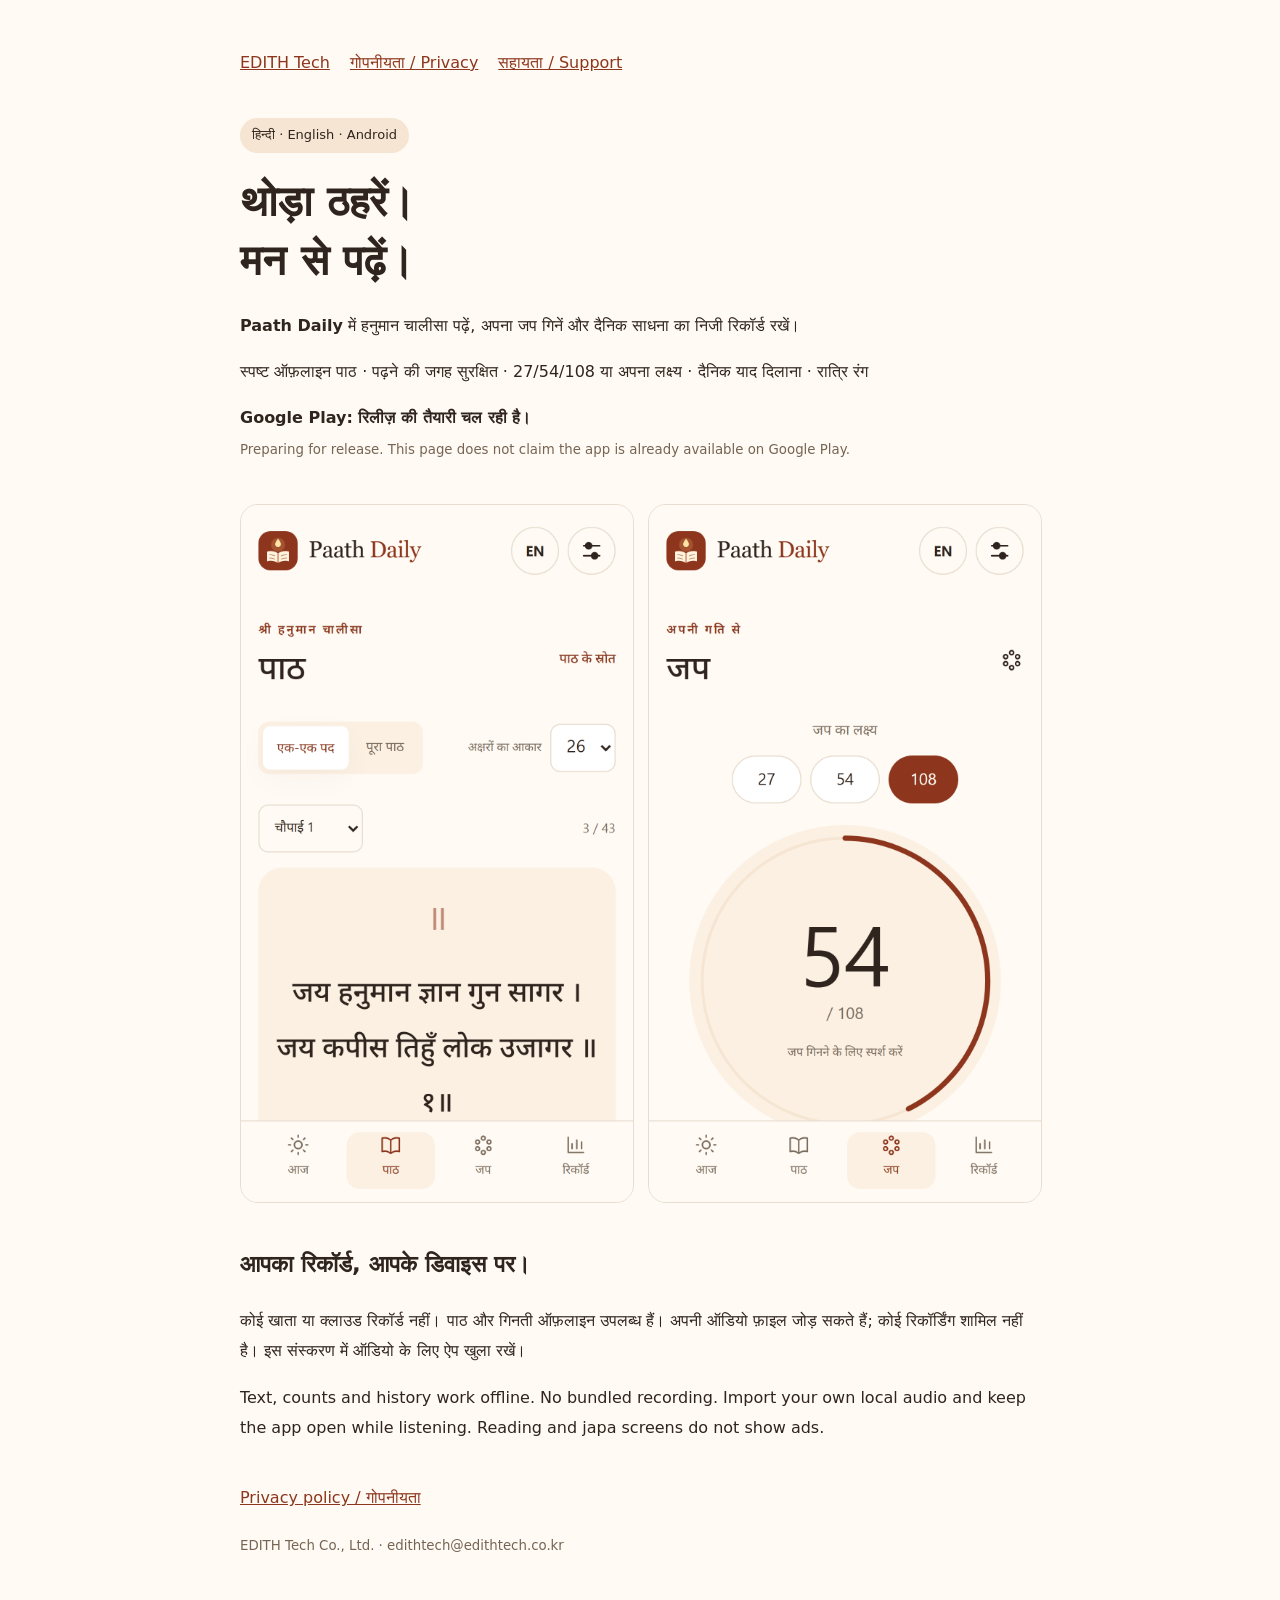
==== paath-daily/index.html @ 6a7cd5a9 "Publish Paath Daily app support and privacy pages" ====
<!doctype html><html lang="hi"><head><meta charset="utf-8"><meta name="viewport" content="width=device-width,initial-scale=1"><meta name="description" content="Paath Daily: हनुमान चालीसा पढ़ें, जप गिनें और अपना निजी रिकॉर्ड रखें।"><title>Paath Daily · पाठ और जप</title><style>body{margin:0;background:#fffaf3;color:#30251e;font:16px/1.9 system-ui,'Nirmala UI',sans-serif}main{max-width:800px;margin:auto;padding:48px 24px}h1{font-size:42px;line-height:1.4;margin:20px 0}h2{font-size:23px}a{color:#8d361d}.pill{display:inline-block;background:#f5e5d2;padding:5px 12px;border-radius:30px;font-size:13px}section{margin:40px 0}nav{display:flex;gap:20px;flex-wrap:wrap}.screens{display:grid;grid-template-columns:repeat(2,minmax(0,1fr));gap:16px}.screens img{width:100%;border-radius:18px;border:1px solid #e8ddd0}small{color:#766554}</style></head><body><main><nav><a href="../">EDITH Tech</a><a href="privacy.html">गोपनीयता / Privacy</a><a href="mailto:edithtech@edithtech.co.kr?subject=Paath%20Daily%20support">सहायता / Support</a></nav><section><span class="pill">हिन्दी · English · Android</span><h1>थोड़ा ठहरें।<br>मन से पढ़ें।</h1><p><strong>Paath Daily</strong> में हनुमान चालीसा पढ़ें, अपना जप गिनें और दैनिक साधना का निजी रिकॉर्ड रखें।</p><p>स्पष्ट ऑफ़लाइन पाठ · पढ़ने की जगह सुरक्षित · 27/54/108 या अपना लक्ष्य · दैनिक याद दिलाना · रात्रि रंग</p><p><strong>Google Play: रिलीज़ की तैयारी चल रही है।</strong><br><small>Preparing for release. This page does not claim the app is already available on Google Play.</small></p></section><section class="screens"><img src="read.png" alt="Paath Daily का वास्तविक पाठ स्क्रीन"><img src="japa.png" alt="Paath Daily का वास्तविक जप काउंटर"></section><section><h2>आपका रिकॉर्ड, आपके डिवाइस पर।</h2><p>कोई खाता या क्लाउड रिकॉर्ड नहीं। पाठ और गिनती ऑफ़लाइन उपलब्ध हैं। अपनी ऑडियो फ़ाइल जोड़ सकते हैं; कोई रिकॉर्डिंग शामिल नहीं है। इस संस्करण में ऑडियो के लिए ऐप खुला रखें।</p><p>Text, counts and history work offline. No bundled recording. Import your own local audio and keep the app open while listening. Reading and japa screens do not show ads.</p></section><footer><a href="privacy.html">Privacy policy / गोपनीयता</a><p><small>EDITH Tech Co., Ltd. · edithtech@edithtech.co.kr</small></p></footer></main></body></html>
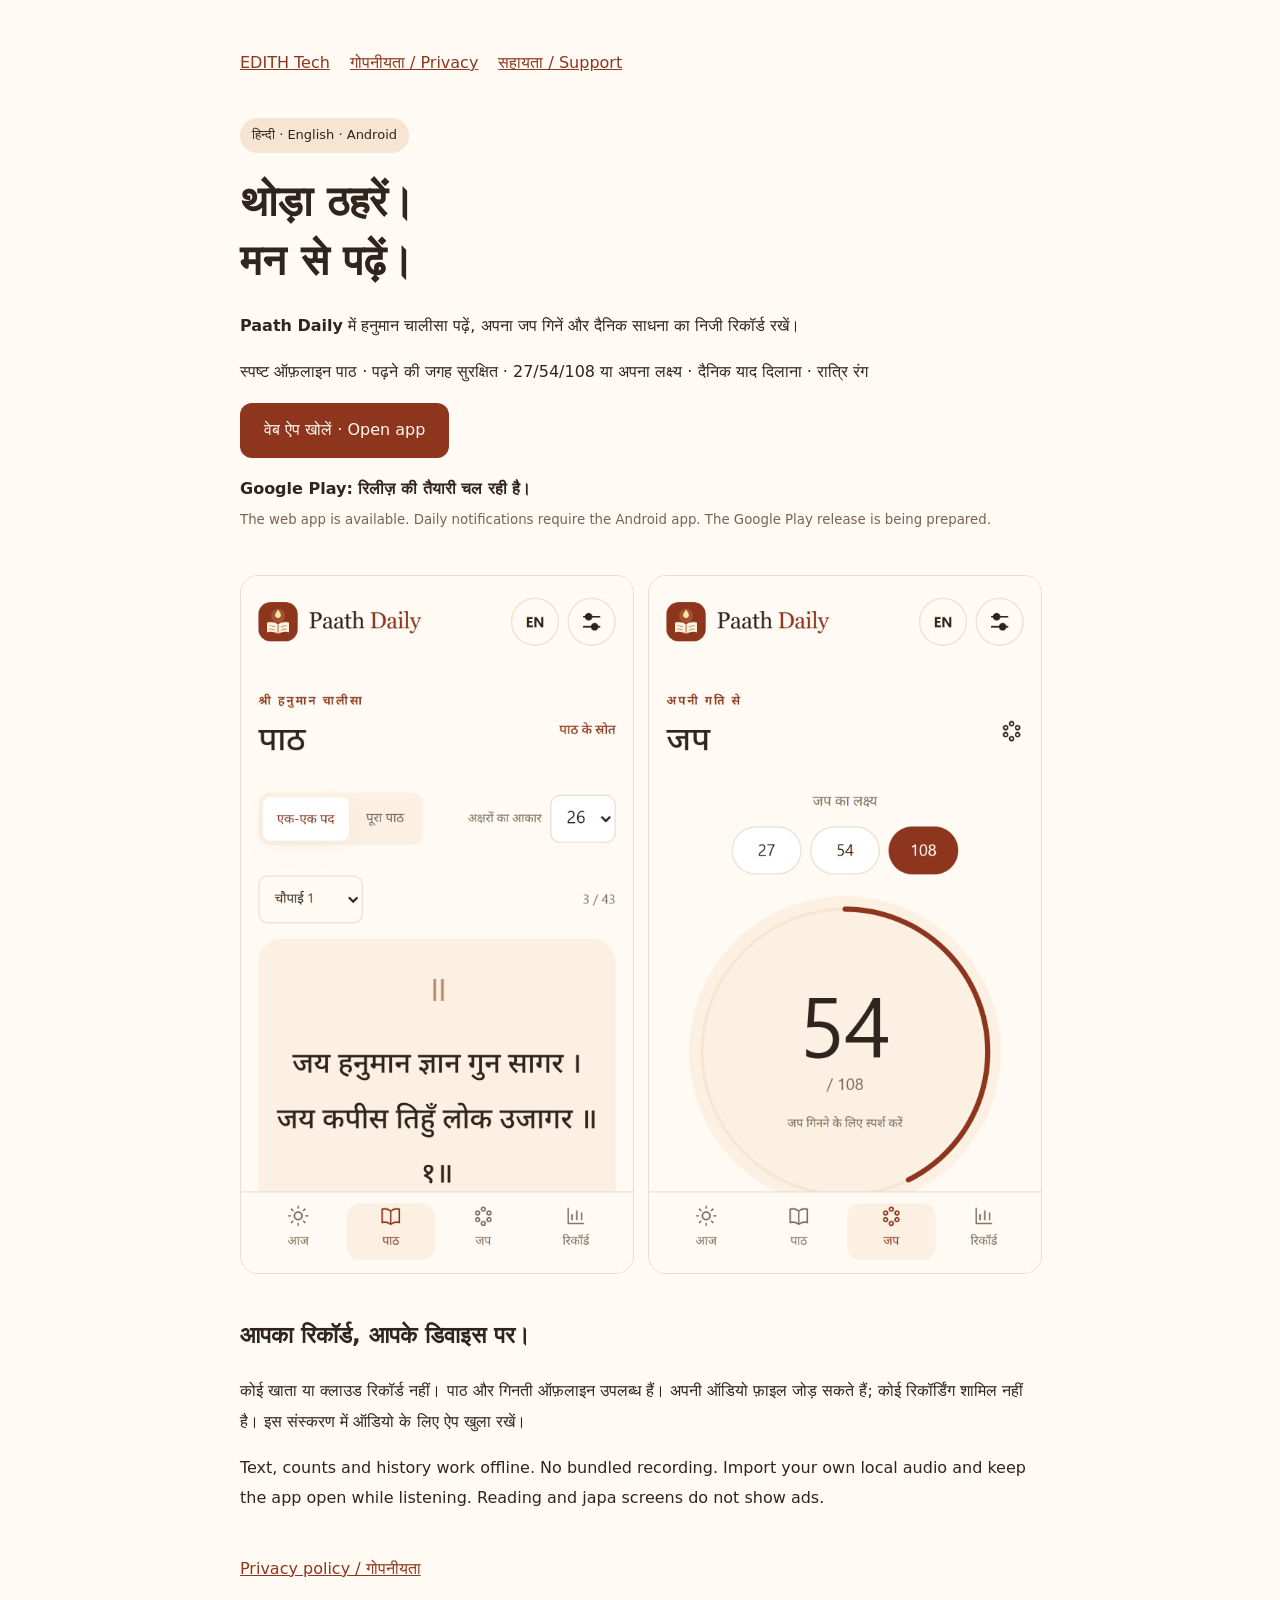
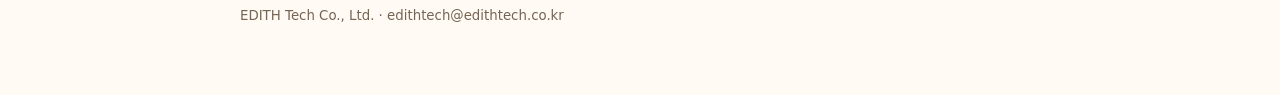
==== commit 095851f4: "Publish functional Paath Daily web app" ====
--- a/paath-daily/index.html
+++ b/paath-daily/index.html
@@ -1 +1 @@
-<!doctype html><html lang="hi"><head><meta charset="utf-8"><meta name="viewport" content="width=device-width,initial-scale=1"><meta name="description" content="Paath Daily: हनुमान चालीसा पढ़ें, जप गिनें और अपना निजी रिकॉर्ड रखें।"><title>Paath Daily · पाठ और जप</title><style>body{margin:0;background:#fffaf3;color:#30251e;font:16px/1.9 system-ui,'Nirmala UI',sans-serif}main{max-width:800px;margin:auto;padding:48px 24px}h1{font-size:42px;line-height:1.4;margin:20px 0}h2{font-size:23px}a{color:#8d361d}.pill{display:inline-block;background:#f5e5d2;padding:5px 12px;border-radius:30px;font-size:13px}section{margin:40px 0}nav{display:flex;gap:20px;flex-wrap:wrap}.screens{display:grid;grid-template-columns:repeat(2,minmax(0,1fr));gap:16px}.screens img{width:100%;border-radius:18px;border:1px solid #e8ddd0}small{color:#766554}</style></head><body><main><nav><a href="../">EDITH Tech</a><a href="privacy.html">गोपनीयता / Privacy</a><a href="mailto:edithtech@edithtech.co.kr?subject=Paath%20Daily%20support">सहायता / Support</a></nav><section><span class="pill">हिन्दी · English · Android</span><h1>थोड़ा ठहरें।<br>मन से पढ़ें।</h1><p><strong>Paath Daily</strong> में हनुमान चालीसा पढ़ें, अपना जप गिनें और दैनिक साधना का निजी रिकॉर्ड रखें।</p><p>स्पष्ट ऑफ़लाइन पाठ · पढ़ने की जगह सुरक्षित · 27/54/108 या अपना लक्ष्य · दैनिक याद दिलाना · रात्रि रंग</p><p><strong>Google Play: रिलीज़ की तैयारी चल रही है।</strong><br><small>Preparing for release. This page does not claim the app is already available on Google Play.</small></p></section><section class="screens"><img src="read.png" alt="Paath Daily का वास्तविक पाठ स्क्रीन"><img src="japa.png" alt="Paath Daily का वास्तविक जप काउंटर"></section><section><h2>आपका रिकॉर्ड, आपके डिवाइस पर।</h2><p>कोई खाता या क्लाउड रिकॉर्ड नहीं। पाठ और गिनती ऑफ़लाइन उपलब्ध हैं। अपनी ऑडियो फ़ाइल जोड़ सकते हैं; कोई रिकॉर्डिंग शामिल नहीं है। इस संस्करण में ऑडियो के लिए ऐप खुला रखें।</p><p>Text, counts and history work offline. No bundled recording. Import your own local audio and keep the app open while listening. Reading and japa screens do not show ads.</p></section><footer><a href="privacy.html">Privacy policy / गोपनीयता</a><p><small>EDITH Tech Co., Ltd. · edithtech@edithtech.co.kr</small></p></footer></main></body></html>
+<!doctype html><html lang="hi"><head><meta charset="utf-8"><meta name="viewport" content="width=device-width,initial-scale=1"><meta name="description" content="Paath Daily: हनुमान चालीसा पढ़ें, जप गिनें और अपना निजी रिकॉर्ड रखें।"><title>Paath Daily · पाठ और जप</title><style>body{margin:0;background:#fffaf3;color:#30251e;font:16px/1.9 system-ui,'Nirmala UI',sans-serif}main{max-width:800px;margin:auto;padding:48px 24px}h1{font-size:42px;line-height:1.4;margin:20px 0}h2{font-size:23px}a{color:#8d361d}.pill{display:inline-block;background:#f5e5d2;padding:5px 12px;border-radius:30px;font-size:13px}.action{display:inline-block;background:#8d361d;color:#fffaf3;padding:12px 24px;border-radius:12px;text-decoration:none}section{margin:40px 0}nav{display:flex;gap:20px;flex-wrap:wrap}.screens{display:grid;grid-template-columns:repeat(2,minmax(0,1fr));gap:16px}.screens img{width:100%;border-radius:18px;border:1px solid #e8ddd0}small{color:#766554}</style></head><body><main><nav><a href="../">EDITH Tech</a><a href="privacy.html">गोपनीयता / Privacy</a><a href="mailto:edithtech@edithtech.co.kr?subject=Paath%20Daily%20support">सहायता / Support</a></nav><section><span class="pill">हिन्दी · English · Android</span><h1>थोड़ा ठहरें।<br>मन से पढ़ें।</h1><p><strong>Paath Daily</strong> में हनुमान चालीसा पढ़ें, अपना जप गिनें और दैनिक साधना का निजी रिकॉर्ड रखें।</p><p>स्पष्ट ऑफ़लाइन पाठ · पढ़ने की जगह सुरक्षित · 27/54/108 या अपना लक्ष्य · दैनिक याद दिलाना · रात्रि रंग</p><p><a class="action" href="app/">वेब ऐप खोलें · Open app</a></p><p><strong>Google Play: रिलीज़ की तैयारी चल रही है।</strong><br><small>The web app is available. Daily notifications require the Android app. The Google Play release is being prepared.</small></p></section><section class="screens"><img src="read.png" alt="Paath Daily का वास्तविक पाठ स्क्रीन"><img src="japa.png" alt="Paath Daily का वास्तविक जप काउंटर"></section><section><h2>आपका रिकॉर्ड, आपके डिवाइस पर।</h2><p>कोई खाता या क्लाउड रिकॉर्ड नहीं। पाठ और गिनती ऑफ़लाइन उपलब्ध हैं। अपनी ऑडियो फ़ाइल जोड़ सकते हैं; कोई रिकॉर्डिंग शामिल नहीं है। इस संस्करण में ऑडियो के लिए ऐप खुला रखें।</p><p>Text, counts and history work offline. No bundled recording. Import your own local audio and keep the app open while listening. Reading and japa screens do not show ads.</p></section><footer><a href="privacy.html">Privacy policy / गोपनीयता</a><p><small>EDITH Tech Co., Ltd. · edithtech@edithtech.co.kr</small></p></footer></main></body></html>
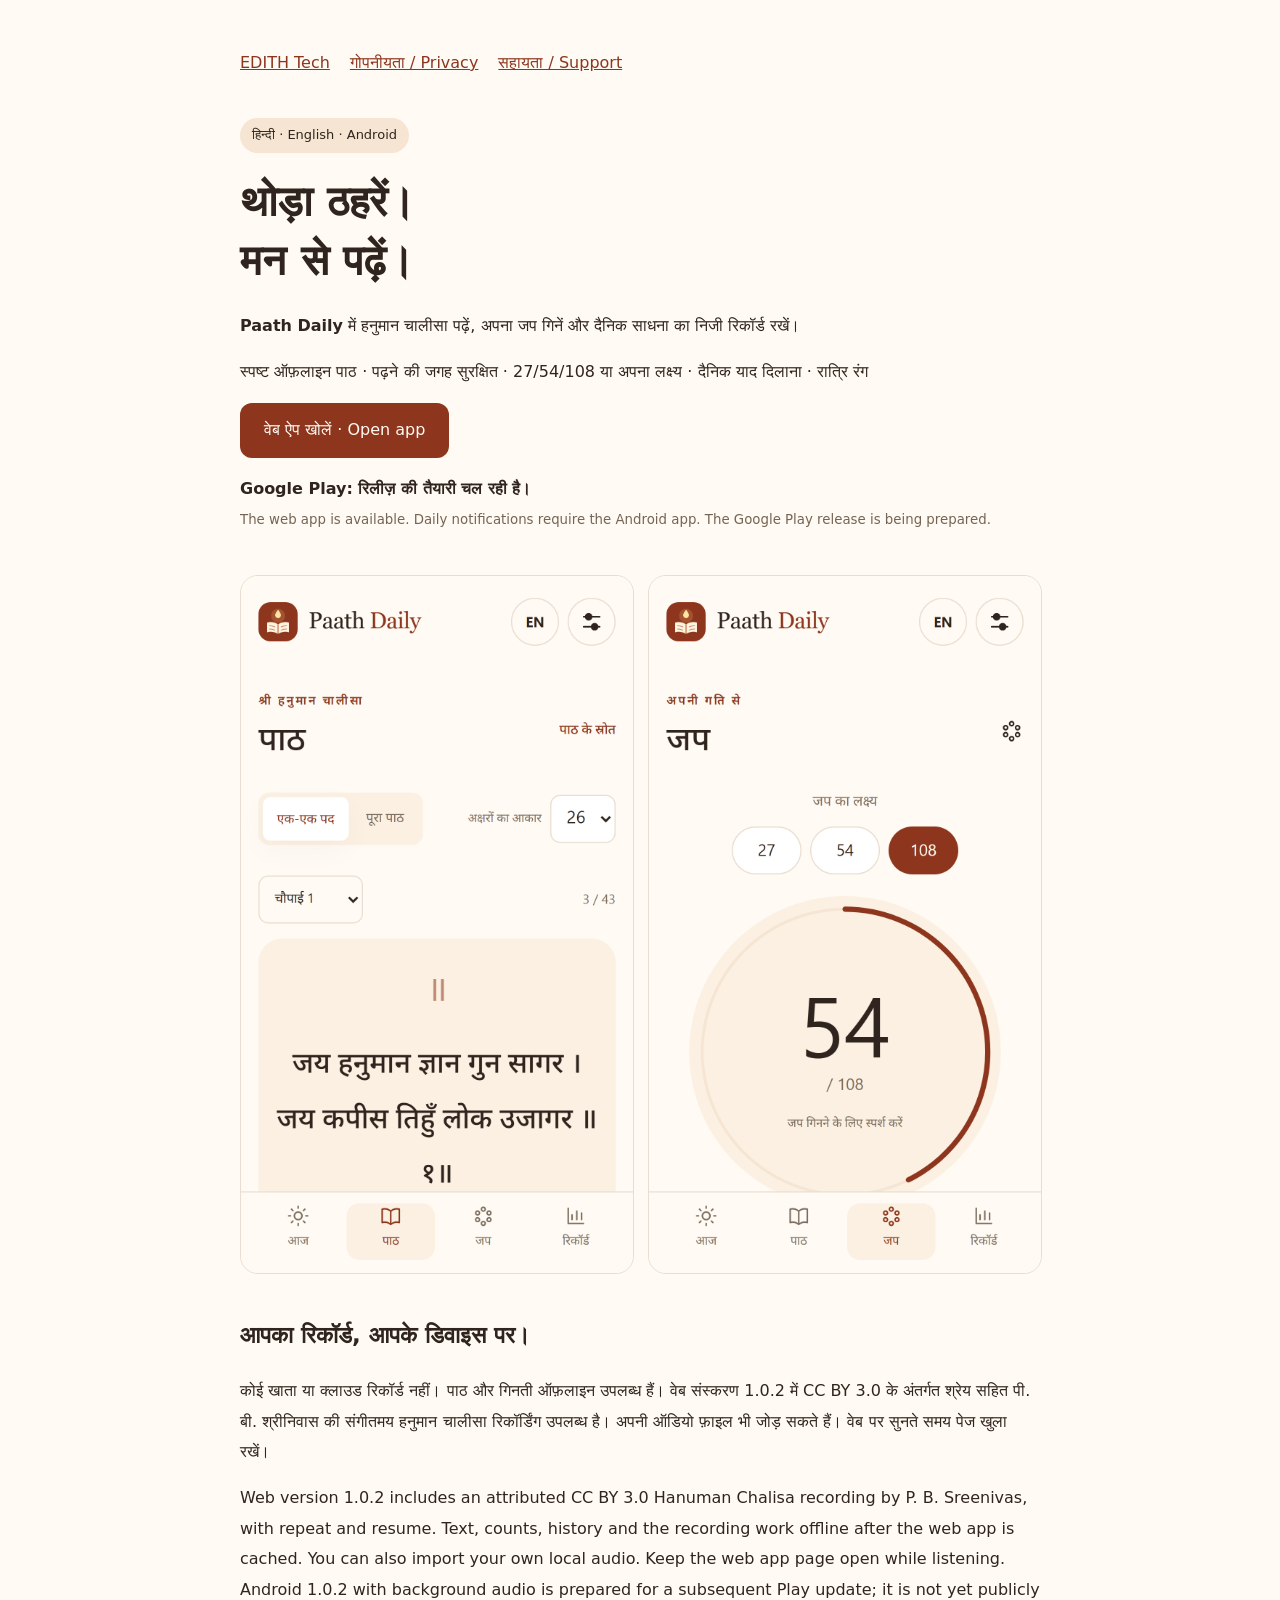
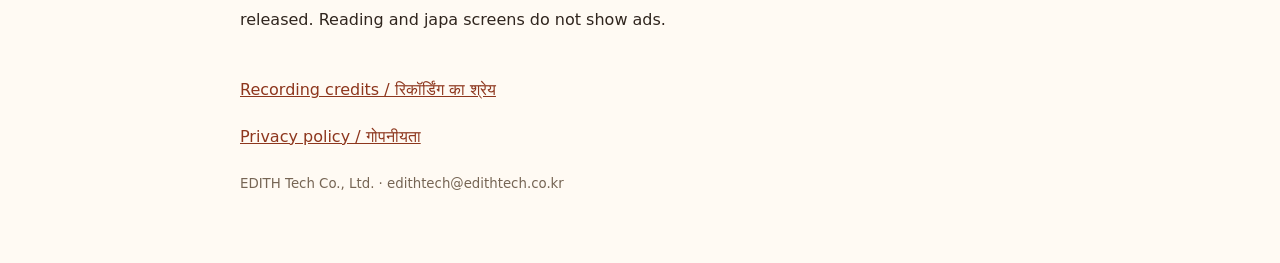
==== commit d36be3c2: "Publish Paath web 1.0.2 with attributed offline recitation and playback recovery" ====
--- a/paath-daily/index.html
+++ b/paath-daily/index.html
@@ -1 +1 @@
-<!doctype html><html lang="hi"><head><meta charset="utf-8"><meta name="viewport" content="width=device-width,initial-scale=1"><meta name="description" content="Paath Daily: हनुमान चालीसा पढ़ें, जप गिनें और अपना निजी रिकॉर्ड रखें।"><title>Paath Daily · पाठ और जप</title><style>body{margin:0;background:#fffaf3;color:#30251e;font:16px/1.9 system-ui,'Nirmala UI',sans-serif}main{max-width:800px;margin:auto;padding:48px 24px}h1{font-size:42px;line-height:1.4;margin:20px 0}h2{font-size:23px}a{color:#8d361d}.pill{display:inline-block;background:#f5e5d2;padding:5px 12px;border-radius:30px;font-size:13px}.action{display:inline-block;background:#8d361d;color:#fffaf3;padding:12px 24px;border-radius:12px;text-decoration:none}section{margin:40px 0}nav{display:flex;gap:20px;flex-wrap:wrap}.screens{display:grid;grid-template-columns:repeat(2,minmax(0,1fr));gap:16px}.screens img{width:100%;border-radius:18px;border:1px solid #e8ddd0}small{color:#766554}</style></head><body><main><nav><a href="../">EDITH Tech</a><a href="privacy.html">गोपनीयता / Privacy</a><a href="mailto:edithtech@edithtech.co.kr?subject=Paath%20Daily%20support">सहायता / Support</a></nav><section><span class="pill">हिन्दी · English · Android</span><h1>थोड़ा ठहरें।<br>मन से पढ़ें।</h1><p><strong>Paath Daily</strong> में हनुमान चालीसा पढ़ें, अपना जप गिनें और दैनिक साधना का निजी रिकॉर्ड रखें।</p><p>स्पष्ट ऑफ़लाइन पाठ · पढ़ने की जगह सुरक्षित · 27/54/108 या अपना लक्ष्य · दैनिक याद दिलाना · रात्रि रंग</p><p><a class="action" href="app/">वेब ऐप खोलें · Open app</a></p><p><strong>Google Play: रिलीज़ की तैयारी चल रही है।</strong><br><small>The web app is available. Daily notifications require the Android app. The Google Play release is being prepared.</small></p></section><section class="screens"><img src="read.png" alt="Paath Daily का वास्तविक पाठ स्क्रीन"><img src="japa.png" alt="Paath Daily का वास्तविक जप काउंटर"></section><section><h2>आपका रिकॉर्ड, आपके डिवाइस पर।</h2><p>कोई खाता या क्लाउड रिकॉर्ड नहीं। पाठ और गिनती ऑफ़लाइन उपलब्ध हैं। अपनी ऑडियो फ़ाइल जोड़ सकते हैं; कोई रिकॉर्डिंग शामिल नहीं है। इस संस्करण में ऑडियो के लिए ऐप खुला रखें।</p><p>Text, counts and history work offline. No bundled recording. Import your own local audio and keep the app open while listening. Reading and japa screens do not show ads.</p></section><footer><a href="privacy.html">Privacy policy / गोपनीयता</a><p><small>EDITH Tech Co., Ltd. · edithtech@edithtech.co.kr</small></p></footer></main></body></html>
+<!doctype html><html lang="hi"><head><meta charset="utf-8"><meta name="viewport" content="width=device-width,initial-scale=1"><meta name="description" content="Paath Daily: हनुमान चालीसा पढ़ें, जप गिनें और अपना निजी रिकॉर्ड रखें।"><title>Paath Daily · पाठ और जप</title><style>body{margin:0;background:#fffaf3;color:#30251e;font:16px/1.9 system-ui,'Nirmala UI',sans-serif}main{max-width:800px;margin:auto;padding:48px 24px}h1{font-size:42px;line-height:1.4;margin:20px 0}h2{font-size:23px}a{color:#8d361d}.pill{display:inline-block;background:#f5e5d2;padding:5px 12px;border-radius:30px;font-size:13px}.action{display:inline-block;background:#8d361d;color:#fffaf3;padding:12px 24px;border-radius:12px;text-decoration:none}section{margin:40px 0}nav{display:flex;gap:20px;flex-wrap:wrap}.screens{display:grid;grid-template-columns:repeat(2,minmax(0,1fr));gap:16px}.screens img{width:100%;border-radius:18px;border:1px solid #e8ddd0}small{color:#766554}</style></head><body><main><nav><a href="../">EDITH Tech</a><a href="privacy.html">गोपनीयता / Privacy</a><a href="mailto:edithtech@edithtech.co.kr?subject=Paath%20Daily%20support">सहायता / Support</a></nav><section><span class="pill">हिन्दी · English · Android</span><h1>थोड़ा ठहरें।<br>मन से पढ़ें।</h1><p><strong>Paath Daily</strong> में हनुमान चालीसा पढ़ें, अपना जप गिनें और दैनिक साधना का निजी रिकॉर्ड रखें।</p><p>स्पष्ट ऑफ़लाइन पाठ · पढ़ने की जगह सुरक्षित · 27/54/108 या अपना लक्ष्य · दैनिक याद दिलाना · रात्रि रंग</p><p><a class="action" href="app/">वेब ऐप खोलें · Open app</a></p><p><strong>Google Play: रिलीज़ की तैयारी चल रही है।</strong><br><small>The web app is available. Daily notifications require the Android app. The Google Play release is being prepared.</small></p></section><section class="screens"><img src="read.png" alt="Paath Daily का वास्तविक पाठ स्क्रीन"><img src="japa.png" alt="Paath Daily का वास्तविक जप काउंटर"></section><section><h2>आपका रिकॉर्ड, आपके डिवाइस पर।</h2><p>कोई खाता या क्लाउड रिकॉर्ड नहीं। पाठ और गिनती ऑफ़लाइन उपलब्ध हैं। वेब संस्करण 1.0.2 में CC BY 3.0 के अंतर्गत श्रेय सहित पी. बी. श्रीनिवास की संगीतमय हनुमान चालीसा रिकॉर्डिंग उपलब्ध है। अपनी ऑडियो फ़ाइल भी जोड़ सकते हैं। वेब पर सुनते समय पेज खुला रखें।</p><p>Web version 1.0.2 includes an attributed CC BY 3.0 Hanuman Chalisa recording by P. B. Sreenivas, with repeat and resume. Text, counts, history and the recording work offline after the web app is cached. You can also import your own local audio. Keep the web app page open while listening. Android 1.0.2 with background audio is prepared for a subsequent Play update; it is not yet publicly released. Reading and japa screens do not show ads.</p></section><footer><a href="app/licenses/hanuman-recording.txt">Recording credits / रिकॉर्डिंग का श्रेय</a><p></p><a href="privacy.html">Privacy policy / गोपनीयता</a><p><small>EDITH Tech Co., Ltd. · edithtech@edithtech.co.kr</small></p></footer></main></body></html>
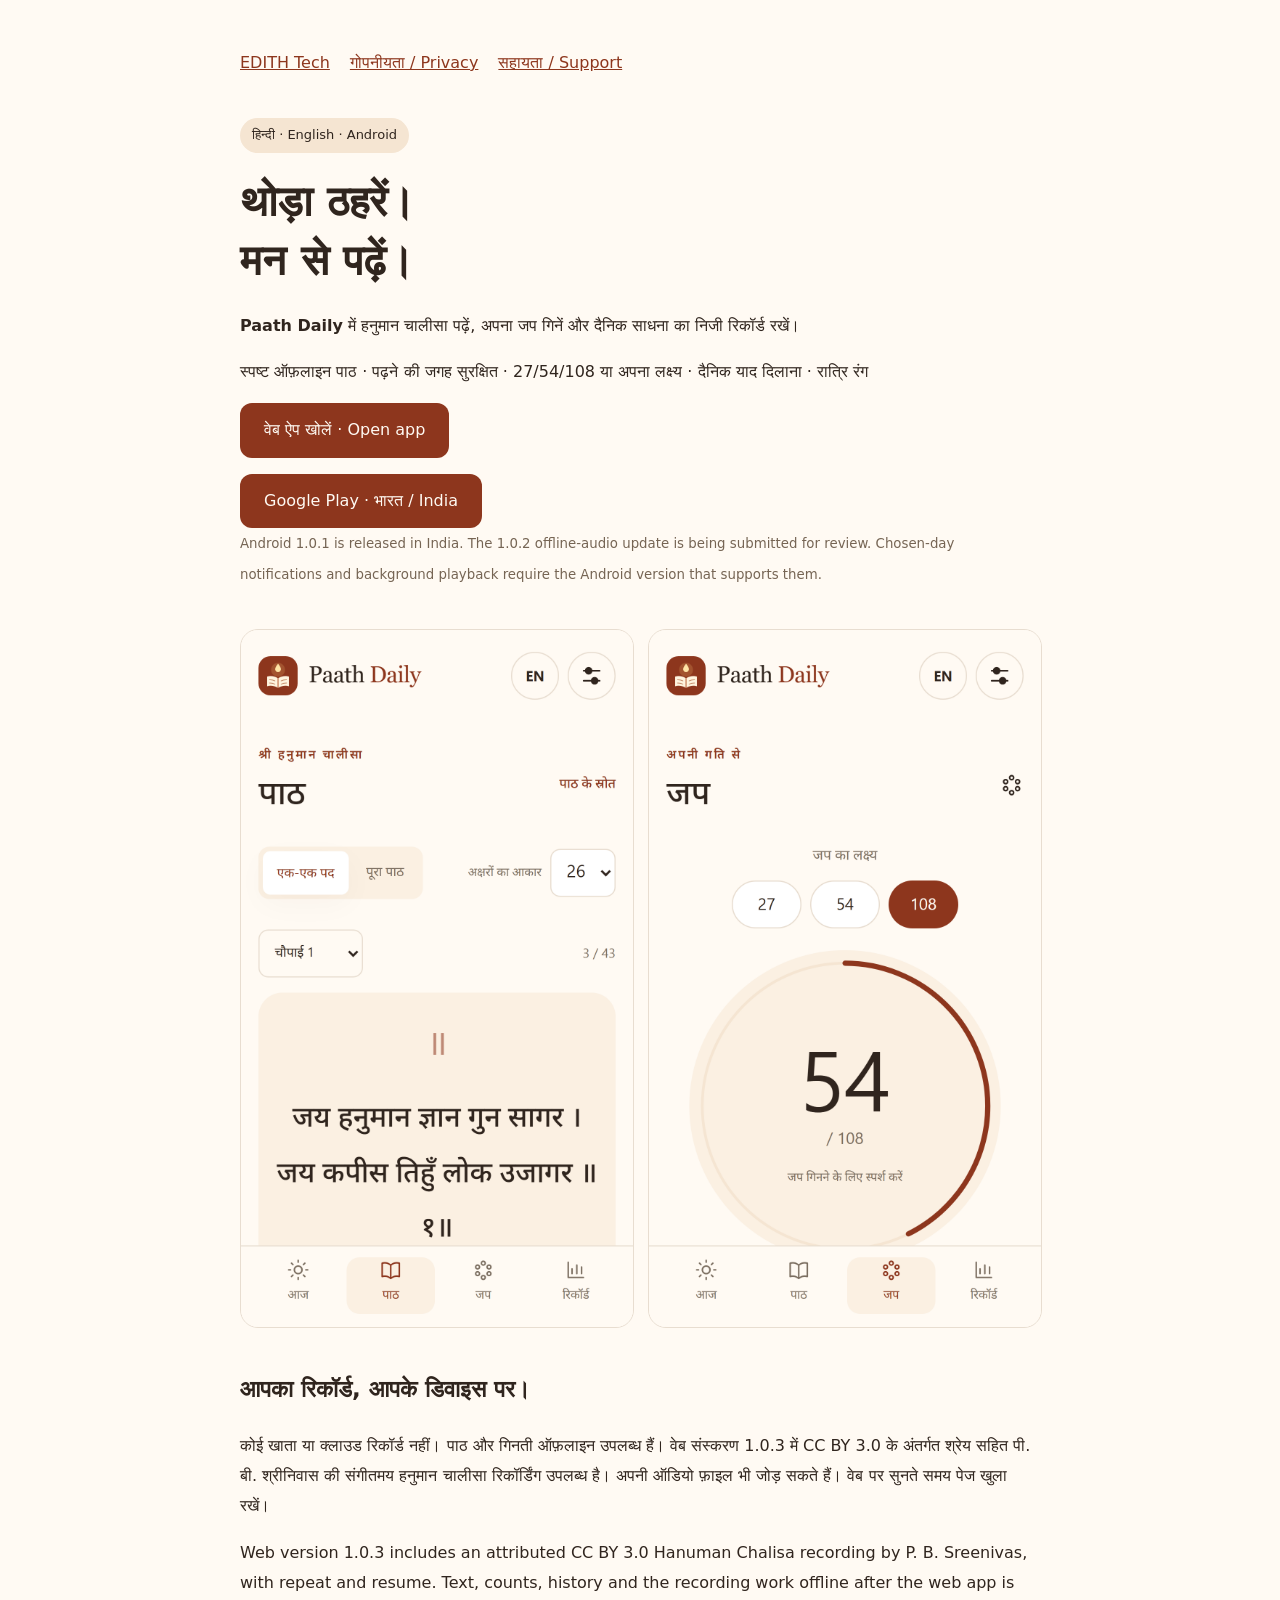
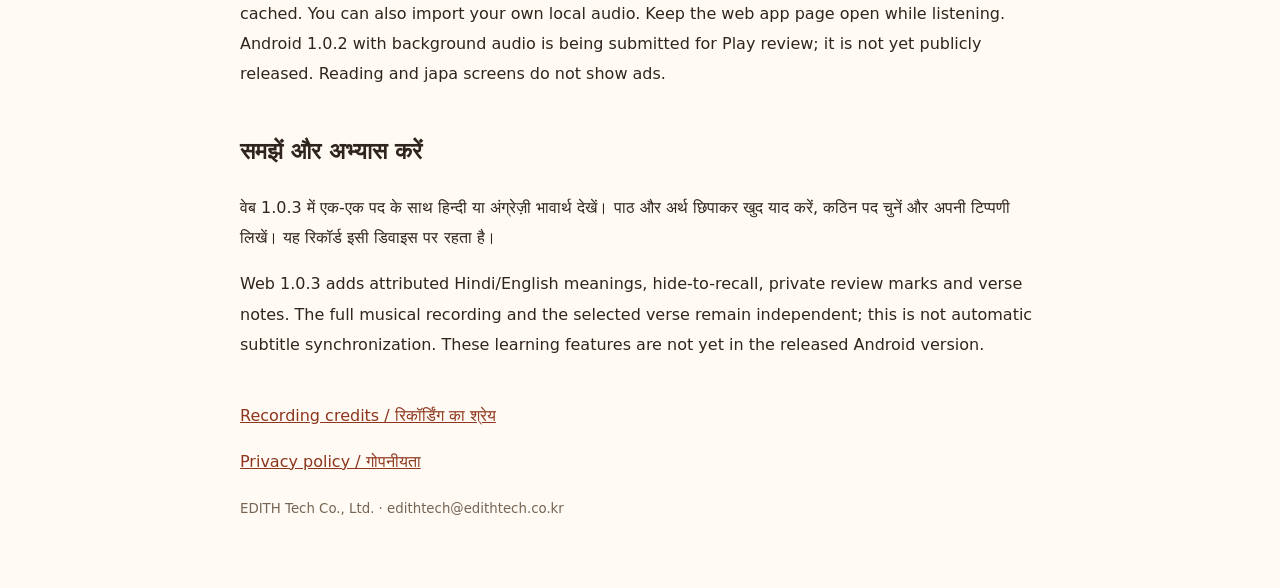
==== commit 84a3a6ec: "Add Paath verse meanings and private learning tools to the web app" ====
--- a/paath-daily/index.html
+++ b/paath-daily/index.html
@@ -1 +1 @@
-<!doctype html><html lang="hi"><head><meta charset="utf-8"><meta name="viewport" content="width=device-width,initial-scale=1"><meta name="description" content="Paath Daily: हनुमान चालीसा पढ़ें, जप गिनें और अपना निजी रिकॉर्ड रखें।"><title>Paath Daily · पाठ और जप</title><style>body{margin:0;background:#fffaf3;color:#30251e;font:16px/1.9 system-ui,'Nirmala UI',sans-serif}main{max-width:800px;margin:auto;padding:48px 24px}h1{font-size:42px;line-height:1.4;margin:20px 0}h2{font-size:23px}a{color:#8d361d}.pill{display:inline-block;background:#f5e5d2;padding:5px 12px;border-radius:30px;font-size:13px}.action{display:inline-block;background:#8d361d;color:#fffaf3;padding:12px 24px;border-radius:12px;text-decoration:none}section{margin:40px 0}nav{display:flex;gap:20px;flex-wrap:wrap}.screens{display:grid;grid-template-columns:repeat(2,minmax(0,1fr));gap:16px}.screens img{width:100%;border-radius:18px;border:1px solid #e8ddd0}small{color:#766554}</style></head><body><main><nav><a href="../">EDITH Tech</a><a href="privacy.html">गोपनीयता / Privacy</a><a href="mailto:edithtech@edithtech.co.kr?subject=Paath%20Daily%20support">सहायता / Support</a></nav><section><span class="pill">हिन्दी · English · Android</span><h1>थोड़ा ठहरें।<br>मन से पढ़ें।</h1><p><strong>Paath Daily</strong> में हनुमान चालीसा पढ़ें, अपना जप गिनें और दैनिक साधना का निजी रिकॉर्ड रखें।</p><p>स्पष्ट ऑफ़लाइन पाठ · पढ़ने की जगह सुरक्षित · 27/54/108 या अपना लक्ष्य · दैनिक याद दिलाना · रात्रि रंग</p><p><a class="action" href="app/">वेब ऐप खोलें · Open app</a></p><p><strong>Google Play: रिलीज़ की तैयारी चल रही है।</strong><br><small>The web app is available. Daily notifications require the Android app. The Google Play release is being prepared.</small></p></section><section class="screens"><img src="read.png" alt="Paath Daily का वास्तविक पाठ स्क्रीन"><img src="japa.png" alt="Paath Daily का वास्तविक जप काउंटर"></section><section><h2>आपका रिकॉर्ड, आपके डिवाइस पर।</h2><p>कोई खाता या क्लाउड रिकॉर्ड नहीं। पाठ और गिनती ऑफ़लाइन उपलब्ध हैं। वेब संस्करण 1.0.2 में CC BY 3.0 के अंतर्गत श्रेय सहित पी. बी. श्रीनिवास की संगीतमय हनुमान चालीसा रिकॉर्डिंग उपलब्ध है। अपनी ऑडियो फ़ाइल भी जोड़ सकते हैं। वेब पर सुनते समय पेज खुला रखें।</p><p>Web version 1.0.2 includes an attributed CC BY 3.0 Hanuman Chalisa recording by P. B. Sreenivas, with repeat and resume. Text, counts, history and the recording work offline after the web app is cached. You can also import your own local audio. Keep the web app page open while listening. Android 1.0.2 with background audio is prepared for a subsequent Play update; it is not yet publicly released. Reading and japa screens do not show ads.</p></section><footer><a href="app/licenses/hanuman-recording.txt">Recording credits / रिकॉर्डिंग का श्रेय</a><p></p><a href="privacy.html">Privacy policy / गोपनीयता</a><p><small>EDITH Tech Co., Ltd. · edithtech@edithtech.co.kr</small></p></footer></main></body></html>
+<!doctype html><html lang="hi"><head><meta charset="utf-8"><meta name="viewport" content="width=device-width,initial-scale=1"><meta name="description" content="Paath Daily: हनुमान चालीसा पढ़ें, जप गिनें और अपना निजी रिकॉर्ड रखें।"><title>Paath Daily · पाठ और जप</title><style>body{margin:0;background:#fffaf3;color:#30251e;font:16px/1.9 system-ui,'Nirmala UI',sans-serif}main{max-width:800px;margin:auto;padding:48px 24px}h1{font-size:42px;line-height:1.4;margin:20px 0}h2{font-size:23px}a{color:#8d361d}.pill{display:inline-block;background:#f5e5d2;padding:5px 12px;border-radius:30px;font-size:13px}.action{display:inline-block;background:#8d361d;color:#fffaf3;padding:12px 24px;border-radius:12px;text-decoration:none}section{margin:40px 0}nav{display:flex;gap:20px;flex-wrap:wrap}.screens{display:grid;grid-template-columns:repeat(2,minmax(0,1fr));gap:16px}.screens img{width:100%;border-radius:18px;border:1px solid #e8ddd0}small{color:#766554}</style></head><body><main><nav><a href="../">EDITH Tech</a><a href="privacy.html">गोपनीयता / Privacy</a><a href="mailto:edithtech@edithtech.co.kr?subject=Paath%20Daily%20support">सहायता / Support</a></nav><section><span class="pill">हिन्दी · English · Android</span><h1>थोड़ा ठहरें।<br>मन से पढ़ें।</h1><p><strong>Paath Daily</strong> में हनुमान चालीसा पढ़ें, अपना जप गिनें और दैनिक साधना का निजी रिकॉर्ड रखें।</p><p>स्पष्ट ऑफ़लाइन पाठ · पढ़ने की जगह सुरक्षित · 27/54/108 या अपना लक्ष्य · दैनिक याद दिलाना · रात्रि रंग</p><p><a class="action" href="app/">वेब ऐप खोलें · Open app</a></p><p><a class="action" href="https://play.google.com/store/apps/details?id=com.edithtech.paathdaily&amp;hl=en&amp;gl=IN">Google Play · भारत / India</a><br><small>Android 1.0.1 is released in India. The 1.0.2 offline-audio update is being submitted for review. Chosen-day notifications and background playback require the Android version that supports them.</small></p></section><section class="screens"><img src="read.png" alt="Paath Daily का वास्तविक पाठ स्क्रीन"><img src="japa.png" alt="Paath Daily का वास्तविक जप काउंटर"></section><section><h2>आपका रिकॉर्ड, आपके डिवाइस पर।</h2><p>कोई खाता या क्लाउड रिकॉर्ड नहीं। पाठ और गिनती ऑफ़लाइन उपलब्ध हैं। वेब संस्करण 1.0.3 में CC BY 3.0 के अंतर्गत श्रेय सहित पी. बी. श्रीनिवास की संगीतमय हनुमान चालीसा रिकॉर्डिंग उपलब्ध है। अपनी ऑडियो फ़ाइल भी जोड़ सकते हैं। वेब पर सुनते समय पेज खुला रखें।</p><p>Web version 1.0.3 includes an attributed CC BY 3.0 Hanuman Chalisa recording by P. B. Sreenivas, with repeat and resume. Text, counts, history and the recording work offline after the web app is cached. You can also import your own local audio. Keep the web app page open while listening. Android 1.0.2 with background audio is being submitted for Play review; it is not yet publicly released. Reading and japa screens do not show ads.</p></section><section><h2>समझें और अभ्यास करें</h2><p>वेब 1.0.3 में एक-एक पद के साथ हिन्दी या अंग्रेज़ी भावार्थ देखें। पाठ और अर्थ छिपाकर खुद याद करें, कठिन पद चुनें और अपनी टिप्पणी लिखें। यह रिकॉर्ड इसी डिवाइस पर रहता है।</p><p>Web 1.0.3 adds attributed Hindi/English meanings, hide-to-recall, private review marks and verse notes. The full musical recording and the selected verse remain independent; this is not automatic subtitle synchronization. These learning features are not yet in the released Android version.</p></section><footer><a href="app/licenses/hanuman-recording.txt">Recording credits / रिकॉर्डिंग का श्रेय</a><p></p><a href="privacy.html">Privacy policy / गोपनीयता</a><p><small>EDITH Tech Co., Ltd. · edithtech@edithtech.co.kr</small></p></footer></main></body></html>
